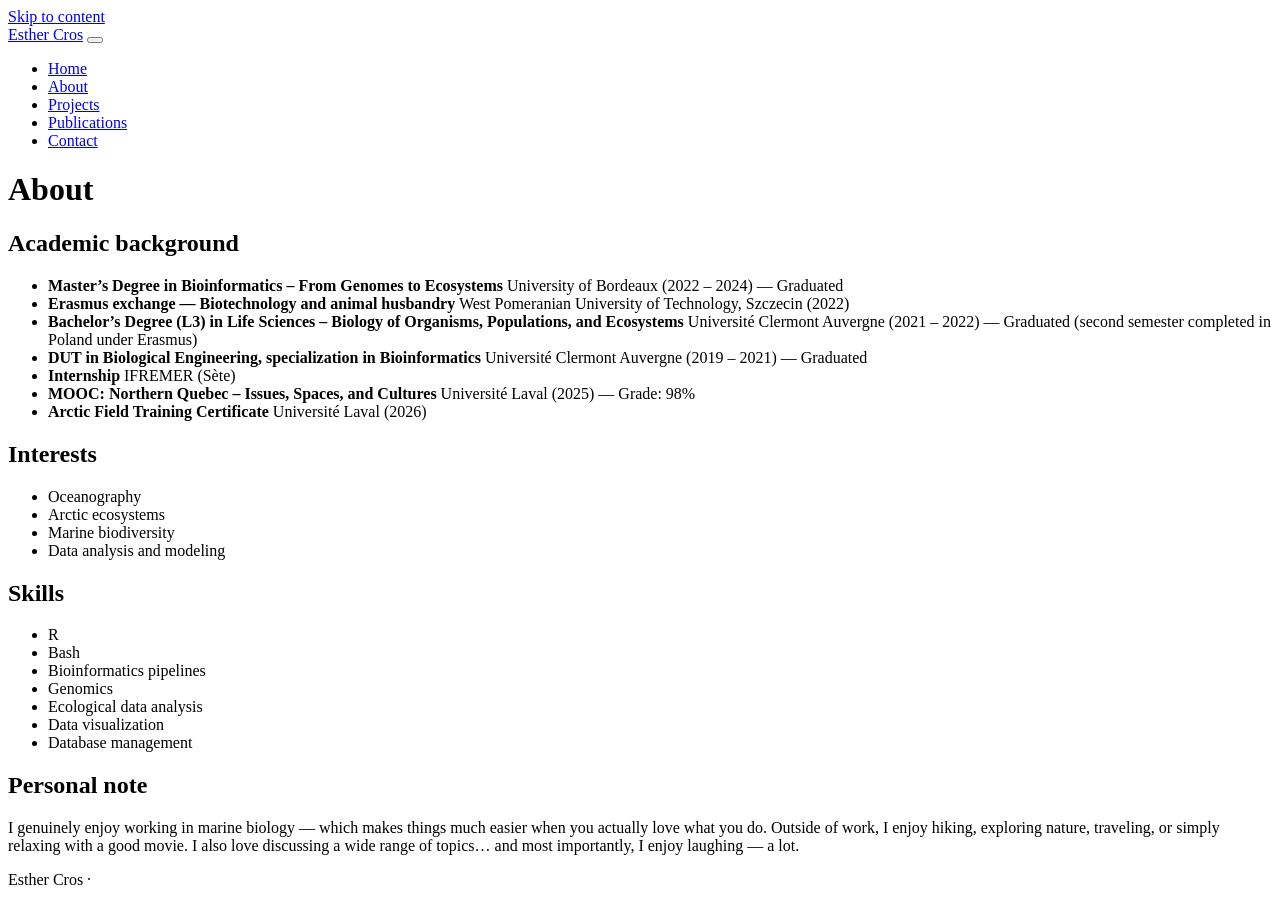
==== about.html @ 2b5d8c6c "Add files via upload" ====
<!DOCTYPE html>
<html lang="en">
<head>
  <meta charset="UTF-8">
  <meta name="viewport" content="width=device-width, initial-scale=1.0">
  <meta name="description" content="Academic background, interests, and skills — Esther Cros.">
  <title>About — Esther Cros</title>
  <link rel="stylesheet" href="css/style.css">
</head>
<body>
  <a class="skip-link" href="#main">Skip to content</a>
  <header class="site-header">
    <nav class="nav-inner" aria-label="Main">
      <a class="logo" href="index.html">Esther Cros</a>
      <button class="nav-toggle" type="button" aria-expanded="false" aria-controls="nav-menu" aria-label="Open menu">
        <span class="nav-toggle-icon"></span>
      </button>
      <ul id="nav-menu" class="nav-menu">
        <li><a href="index.html">Home</a></li>
        <li><a href="about.html" class="active">About</a></li>
        <li><a href="projects.html">Projects</a></li>
        <li><a href="publications.html">Publications</a></li>
        <li><a href="contact.html">Contact</a></li>
      </ul>
    </nav>
  </header>

  <main id="main">
    <h1 class="page-title">About</h1>

    <section class="content-section" aria-labelledby="academic-heading">
      <h2 id="academic-heading" class="section-heading">Academic background</h2>
      <ul class="academic-list">
        <li class="academic-item">
          <strong>Master’s Degree in Bioinformatics – From Genomes to Ecosystems</strong>
          <span class="academic-meta">University of Bordeaux (2022 – 2024) — Graduated</span>
        </li>
        <li class="academic-item">
          <strong>Erasmus exchange — Biotechnology and animal husbandry</strong>
          <span class="academic-meta">West Pomeranian University of Technology, Szczecin (2022)</span>
        </li>
        <li class="academic-item">
          <strong>Bachelor’s Degree (L3) in Life Sciences – Biology of Organisms, Populations, and Ecosystems</strong>
          <span class="academic-meta">Université Clermont Auvergne (2021 – 2022) — Graduated (second semester completed in Poland under Erasmus)</span>
        </li>
        <li class="academic-item">
          <strong>DUT in Biological Engineering, specialization in Bioinformatics</strong>
          <span class="academic-meta">Université Clermont Auvergne (2019 – 2021) — Graduated</span>
        </li>
        <li class="academic-item">
          <strong>Internship</strong>
          <span class="academic-meta">IFREMER (Sète)</span>
        </li>
        <li class="academic-item">
          <strong>MOOC: Northern Quebec – Issues, Spaces, and Cultures</strong>
          <span class="academic-meta">Université Laval (2025) — Grade: 98%</span>
        </li>
        <li class="academic-item">
          <strong>Arctic Field Training Certificate</strong>
          <span class="academic-meta">Université Laval (2026)</span>
        </li>
      </ul>
    </section>

    <section class="content-section" aria-labelledby="interests-heading">
      <h2 id="interests-heading" class="section-heading">Interests</h2>
      <ul class="tag-list">
        <li class="tag">Oceanography</li>
        <li class="tag">Arctic ecosystems</li>
        <li class="tag">Marine biodiversity</li>
        <li class="tag">Data analysis and modeling</li>
      </ul>
    </section>

    <section class="content-section" aria-labelledby="skills-heading">
      <h2 id="skills-heading" class="section-heading">Skills</h2>
      <ul class="tag-list">
        <li class="tag">R</li>
        <li class="tag">Bash</li>
        <li class="tag">Bioinformatics pipelines</li>
        <li class="tag">Genomics</li>
        <li class="tag">Ecological data analysis</li>
        <li class="tag">Data visualization</li>
        <li class="tag">Database management</li>
      </ul>
    </section>

    <section class="content-section" aria-labelledby="personal-heading">
      <h2 id="personal-heading" class="section-heading">Personal note</h2>
      <p class="personal-note">
        I genuinely enjoy working in marine biology — which makes things much easier when you actually love what you do.
        Outside of work, I enjoy hiking, exploring nature, traveling, or simply relaxing with a good movie.
        I also love discussing a wide range of topics… and most importantly, I enjoy laughing — a lot.
      </p>
    </section>
  </main>

  <footer class="site-footer">
    <p>Esther Cros · <span id="year"></span></p>
  </footer>
  <script src="js/main.js" defer></script>
</body>
</html>
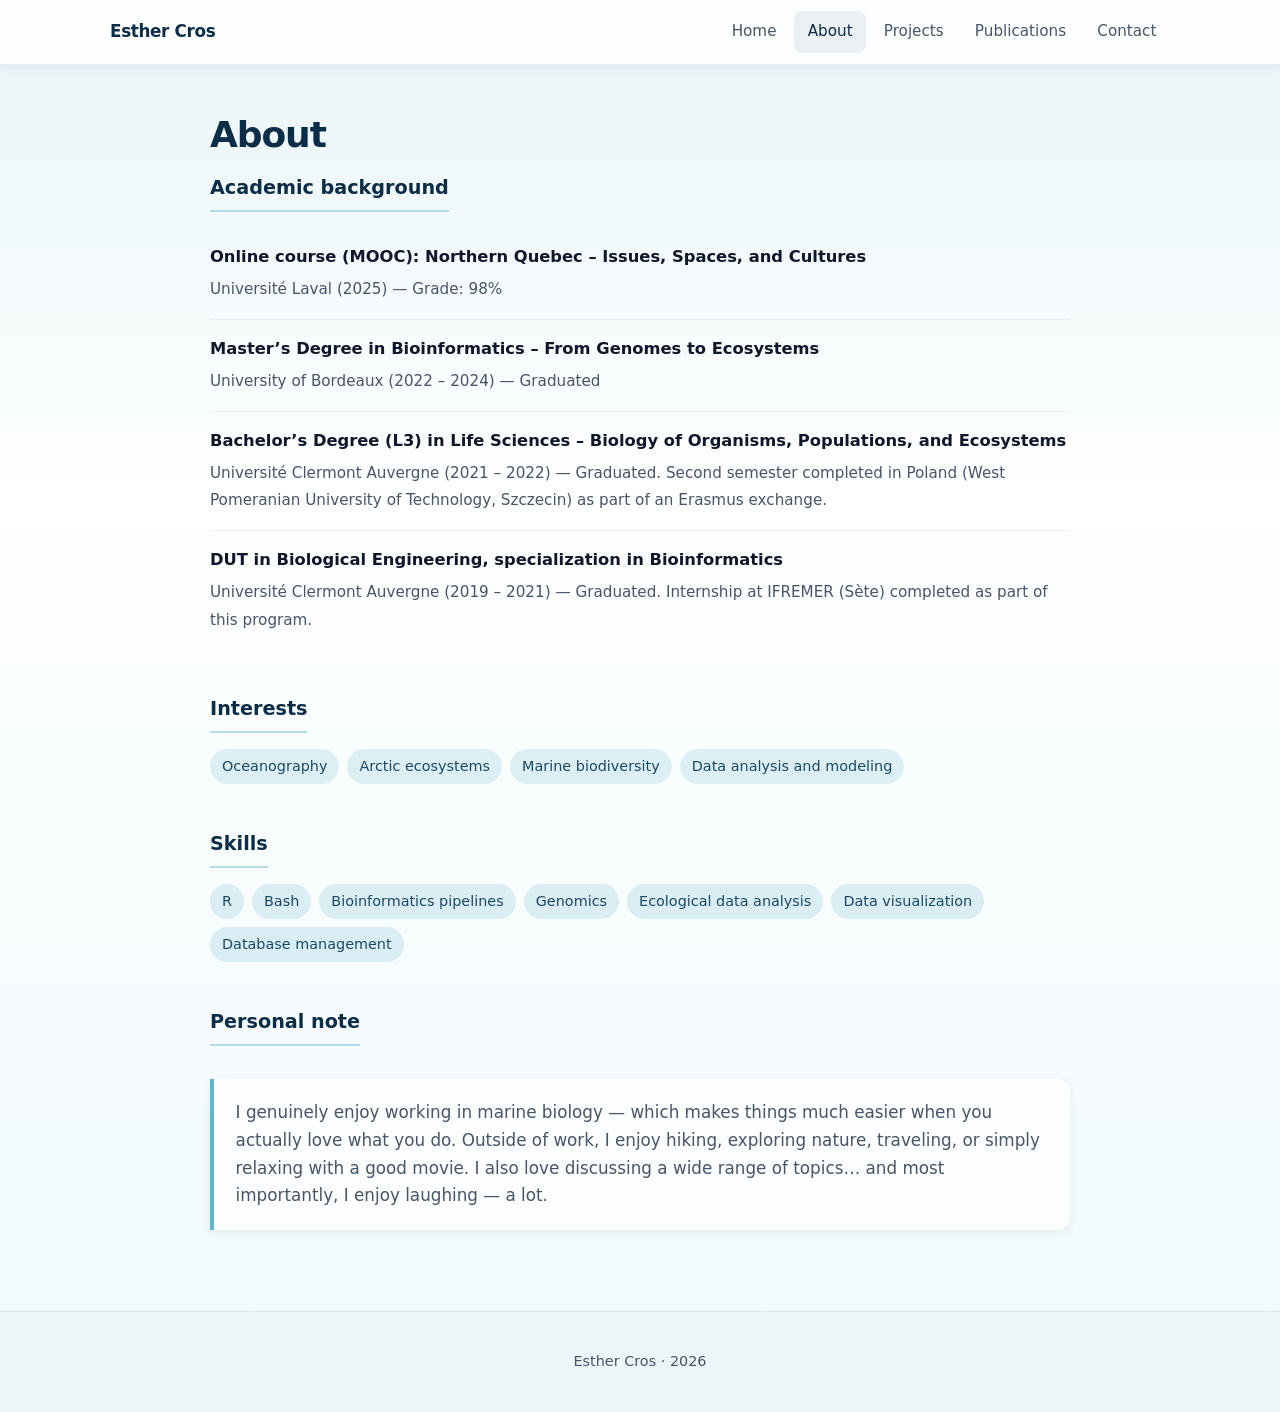
==== commit 99f8a6a3: "[UPDATE] change academic part and email" ====
--- a/about.html
+++ b/about.html
@@ -32,32 +32,20 @@
       <h2 id="academic-heading" class="section-heading">Academic background</h2>
       <ul class="academic-list">
         <li class="academic-item">
+          <strong>Online course (MOOC): Northern Quebec – Issues, Spaces, and Cultures</strong>
+          <span class="academic-meta">Université Laval (2025) — Grade: 98%</span>
+        </li>
+        <li class="academic-item">
           <strong>Master’s Degree in Bioinformatics – From Genomes to Ecosystems</strong>
           <span class="academic-meta">University of Bordeaux (2022 – 2024) — Graduated</span>
         </li>
         <li class="academic-item">
-          <strong>Erasmus exchange — Biotechnology and animal husbandry</strong>
-          <span class="academic-meta">West Pomeranian University of Technology, Szczecin (2022)</span>
-        </li>
-        <li class="academic-item">
           <strong>Bachelor’s Degree (L3) in Life Sciences – Biology of Organisms, Populations, and Ecosystems</strong>
-          <span class="academic-meta">Université Clermont Auvergne (2021 – 2022) — Graduated (second semester completed in Poland under Erasmus)</span>
+          <span class="academic-meta">Université Clermont Auvergne (2021 – 2022) — Graduated. Second semester completed in Poland (West Pomeranian University of Technology, Szczecin) as part of an Erasmus exchange.</span>
         </li>
         <li class="academic-item">
           <strong>DUT in Biological Engineering, specialization in Bioinformatics</strong>
-          <span class="academic-meta">Université Clermont Auvergne (2019 – 2021) — Graduated</span>
-        </li>
-        <li class="academic-item">
-          <strong>Internship</strong>
-          <span class="academic-meta">IFREMER (Sète)</span>
-        </li>
-        <li class="academic-item">
-          <strong>MOOC: Northern Quebec – Issues, Spaces, and Cultures</strong>
-          <span class="academic-meta">Université Laval (2025) — Grade: 98%</span>
-        </li>
-        <li class="academic-item">
-          <strong>Arctic Field Training Certificate</strong>
-          <span class="academic-meta">Université Laval (2026)</span>
+          <span class="academic-meta">Université Clermont Auvergne (2019 – 2021) — Graduated. Internship at IFREMER (Sète) completed as part of this program.</span>
         </li>
       </ul>
     </section>
--- a/css/style.css
+++ b/css/style.css
@@ -0,0 +1,533 @@
+/* Portfolio — customize colors and fonts via :root */
+:root {
+  --ocean-deep: #0c2d48;
+  --ocean-mid: #1b4965;
+  --ocean-light: #62b6cb;
+  --ocean-mist: #e8f4f8;
+  --ocean-white: #feffff;
+  --text-primary: #0f172a;
+  --text-muted: #475569;
+  --accent: #2a6f97;
+  --accent-hover: #1f5a7a;
+  --shadow-sm: 0 2px 8px rgba(12, 45, 72, 0.08);
+  --shadow-md: 0 8px 24px rgba(12, 45, 72, 0.12);
+  --radius: 12px;
+  --radius-lg: 18px;
+  --transition: 0.25s ease;
+  --max-width: 900px;
+  --nav-height: 4rem;
+}
+
+*,
+*::before,
+*::after {
+  box-sizing: border-box;
+}
+
+html {
+  scroll-behavior: smooth;
+}
+
+body {
+  margin: 0;
+  font-family: system-ui, -apple-system, "Segoe UI", Roboto, "Helvetica Neue", Arial, sans-serif;
+  font-size: 1.05rem;
+  line-height: 1.65;
+  color: var(--text-primary);
+  background: linear-gradient(180deg, var(--ocean-mist) 0%, var(--ocean-white) 35%, #f0f9fc 100%);
+  min-height: 100vh;
+  display: flex;
+  flex-direction: column;
+}
+
+a {
+  color: var(--accent);
+  text-decoration: none;
+  transition: color var(--transition), opacity var(--transition);
+}
+
+a:hover {
+  color: var(--accent-hover);
+}
+
+img {
+  max-width: 100%;
+  height: auto;
+  display: block;
+}
+
+/* Skip link */
+.skip-link {
+  position: absolute;
+  left: -9999px;
+  z-index: 999;
+  padding: 0.5rem 1rem;
+  background: var(--ocean-deep);
+  color: var(--ocean-white);
+}
+
+.skip-link:focus {
+  left: 1rem;
+  top: 1rem;
+}
+
+/* Header & nav */
+.site-header {
+  position: sticky;
+  top: 0;
+  z-index: 100;
+  background: rgba(254, 255, 255, 0.92);
+  backdrop-filter: blur(10px);
+  border-bottom: 1px solid rgba(27, 73, 101, 0.08);
+  box-shadow: var(--shadow-sm);
+}
+
+.nav-inner {
+  max-width: 1100px;
+  margin: 0 auto;
+  padding: 0 1.25rem;
+  height: var(--nav-height);
+  display: flex;
+  align-items: center;
+  justify-content: space-between;
+  gap: 1rem;
+}
+
+.logo {
+  font-weight: 600;
+  font-size: 1.05rem;
+  color: var(--ocean-deep);
+  letter-spacing: -0.02em;
+  transition: opacity var(--transition);
+}
+
+.logo:hover {
+  opacity: 0.85;
+  color: var(--ocean-mid);
+}
+
+.nav-toggle {
+  display: none;
+  background: none;
+  border: none;
+  padding: 0.5rem;
+  cursor: pointer;
+  color: var(--ocean-deep);
+}
+
+.nav-toggle:focus-visible {
+  outline: 2px solid var(--accent);
+  outline-offset: 2px;
+}
+
+.nav-toggle-icon {
+  display: block;
+  width: 24px;
+  height: 2px;
+  background: currentColor;
+  position: relative;
+}
+
+.nav-toggle-icon::before,
+.nav-toggle-icon::after {
+  content: "";
+  position: absolute;
+  left: 0;
+  width: 100%;
+  height: 2px;
+  background: currentColor;
+  transition: transform var(--transition);
+}
+
+.nav-toggle-icon::before {
+  top: -7px;
+}
+
+.nav-toggle-icon::after {
+  top: 7px;
+}
+
+.nav-menu {
+  display: flex;
+  align-items: center;
+  gap: 0.25rem;
+  list-style: none;
+  margin: 0;
+  padding: 0;
+}
+
+.nav-menu a {
+  display: block;
+  padding: 0.5rem 0.85rem;
+  border-radius: 8px;
+  color: var(--text-muted);
+  font-weight: 500;
+  font-size: 0.95rem;
+}
+
+.nav-menu a:hover {
+  color: var(--ocean-deep);
+  background: rgba(98, 182, 203, 0.12);
+}
+
+.nav-menu a.active {
+  color: var(--ocean-deep);
+  background: rgba(27, 73, 101, 0.08);
+}
+
+/* Main */
+main {
+  flex: 1;
+  width: 100%;
+  max-width: var(--max-width);
+  margin: 0 auto;
+  padding: 2.5rem 1.25rem 4rem;
+}
+
+.page-title {
+  font-size: clamp(1.75rem, 4vw, 2.25rem);
+  font-weight: 600;
+  color: var(--ocean-deep);
+  letter-spacing: -0.03em;
+  margin: 0 0 0.5rem;
+}
+
+.page-subtitle {
+  font-size: 1.1rem;
+  color: var(--accent);
+  font-weight: 500;
+  margin: 0 0 2rem;
+}
+
+/* Home hero */
+.hero {
+  padding: 1rem 0 2rem;
+  animation: fadeUp 0.6s ease forwards;
+}
+
+@keyframes fadeUp {
+  from {
+    opacity: 0;
+    transform: translateY(12px);
+  }
+  to {
+    opacity: 1;
+    transform: translateY(0);
+  }
+}
+
+.hero-name {
+  font-size: clamp(2rem, 5vw, 2.75rem);
+  font-weight: 700;
+  color: var(--ocean-deep);
+  letter-spacing: -0.03em;
+  margin: 0 0 0.35rem;
+  line-height: 1.15;
+}
+
+.hero-role {
+  font-size: 1.15rem;
+  color: var(--ocean-mid);
+  font-weight: 500;
+  margin: 0 0 1.75rem;
+}
+
+.hero-intro {
+  max-width: 38rem;
+  color: var(--text-muted);
+  margin: 0 0 2rem;
+}
+
+.social-row {
+  display: flex;
+  flex-wrap: wrap;
+  gap: 0.75rem;
+}
+
+.social-link {
+  display: inline-flex;
+  align-items: center;
+  gap: 0.5rem;
+  padding: 0.65rem 1.1rem;
+  background: var(--ocean-white);
+  border: 1px solid rgba(27, 73, 101, 0.12);
+  border-radius: var(--radius);
+  color: var(--ocean-mid);
+  font-weight: 500;
+  font-size: 0.95rem;
+  box-shadow: var(--shadow-sm);
+  transition: transform var(--transition), box-shadow var(--transition), border-color var(--transition);
+}
+
+.social-link:hover {
+  transform: translateY(-2px);
+  box-shadow: var(--shadow-md);
+  border-color: rgba(42, 111, 151, 0.35);
+  color: var(--accent);
+}
+
+.social-link svg {
+  flex-shrink: 0;
+  opacity: 0.85;
+}
+
+/* Sections (About) */
+.content-section {
+  margin-bottom: 2.75rem;
+}
+
+.content-section:last-child {
+  margin-bottom: 0;
+}
+
+.section-heading {
+  font-size: 1.2rem;
+  font-weight: 600;
+  color: var(--ocean-deep);
+  margin: 0 0 1rem;
+  padding-bottom: 0.4rem;
+  border-bottom: 2px solid rgba(98, 182, 203, 0.45);
+  display: inline-block;
+}
+
+.academic-list {
+  list-style: none;
+  margin: 0;
+  padding: 0;
+}
+
+.academic-item {
+  padding: 1rem 0;
+  border-bottom: 1px solid rgba(27, 73, 101, 0.08);
+}
+
+.academic-item:last-child {
+  border-bottom: none;
+}
+
+.academic-item strong {
+  display: block;
+  color: var(--text-primary);
+  font-size: 1.02rem;
+  margin-bottom: 0.25rem;
+}
+
+.academic-meta {
+  font-size: 0.95rem;
+  color: var(--text-muted);
+}
+
+.tag-list {
+  display: flex;
+  flex-wrap: wrap;
+  gap: 0.5rem;
+  margin: 0;
+  padding: 0;
+  list-style: none;
+}
+
+.tag {
+  display: inline-block;
+  padding: 0.35rem 0.75rem;
+  background: rgba(98, 182, 203, 0.2);
+  color: var(--ocean-mid);
+  border-radius: 999px;
+  font-size: 0.9rem;
+  font-weight: 500;
+  transition: background var(--transition), transform var(--transition);
+}
+
+.tag:hover {
+  background: rgba(42, 111, 151, 0.15);
+  transform: translateY(-1px);
+}
+
+.personal-note {
+  background: rgba(254, 255, 255, 0.85);
+  border-left: 4px solid var(--ocean-light);
+  padding: 1.25rem 1.35rem;
+  border-radius: 0 var(--radius) var(--radius) 0;
+  color: var(--text-muted);
+  box-shadow: var(--shadow-sm);
+}
+
+/* Project cards */
+.projects-grid {
+  display: grid;
+  gap: 2rem;
+}
+
+.project-card {
+  background: var(--ocean-white);
+  border-radius: var(--radius-lg);
+  overflow: hidden;
+  border: 1px solid rgba(27, 73, 101, 0.1);
+  box-shadow: var(--shadow-sm);
+  transition: box-shadow var(--transition), transform var(--transition);
+}
+
+.project-card:hover {
+  box-shadow: var(--shadow-md);
+  transform: translateY(-3px);
+}
+
+.project-card-image {
+  aspect-ratio: 16 / 9;
+  background: linear-gradient(135deg, var(--ocean-mist) 0%, #d4eaf2 100%);
+  overflow: hidden;
+}
+
+.project-card-image img {
+  width: 100%;
+  height: 100%;
+  object-fit: cover;
+}
+
+.project-card-body {
+  padding: 1.35rem 1.5rem 1.5rem;
+}
+
+.project-card-title {
+  font-size: 1.25rem;
+  font-weight: 600;
+  color: var(--ocean-deep);
+  margin: 0 0 0.35rem;
+}
+
+.project-card-meta {
+  font-size: 0.9rem;
+  color: var(--text-muted);
+  margin: 0 0 0.75rem;
+}
+
+.project-location {
+  font-size: 0.88rem;
+  color: var(--accent);
+  font-weight: 500;
+  margin: 0 0 1rem;
+}
+
+.project-subsection {
+  margin-top: 1.15rem;
+}
+
+.project-subsection:first-of-type {
+  margin-top: 0.5rem;
+}
+
+.project-subsection h4 {
+  font-size: 0.95rem;
+  font-weight: 600;
+  color: var(--ocean-mid);
+  margin: 0 0 0.5rem;
+}
+
+.project-card ul {
+  margin: 0;
+  padding-left: 1.2rem;
+  color: var(--text-muted);
+}
+
+.project-card li {
+  margin-bottom: 0.35rem;
+}
+
+.project-card li:last-child {
+  margin-bottom: 0;
+}
+
+/* Publications placeholder */
+.placeholder-box {
+  text-align: center;
+  padding: 3rem 1.5rem;
+  background: rgba(255, 255, 255, 0.7);
+  border: 1px dashed rgba(27, 73, 101, 0.25);
+  border-radius: var(--radius-lg);
+  color: var(--text-muted);
+}
+
+/* Contact */
+.contact-lead {
+  color: var(--text-muted);
+  max-width: 36rem;
+  margin: 0 0 1.5rem;
+}
+
+.email-link {
+  display: inline-flex;
+  align-items: center;
+  gap: 0.5rem;
+  font-size: 1.1rem;
+  font-weight: 600;
+  padding: 0.75rem 1.25rem;
+  background: var(--ocean-deep);
+  color: var(--ocean-white) !important;
+  border-radius: var(--radius);
+  transition: background var(--transition), transform var(--transition), box-shadow var(--transition);
+}
+
+.email-link:hover {
+  background: var(--ocean-mid);
+  transform: translateY(-2px);
+  box-shadow: var(--shadow-md);
+}
+
+/* Footer */
+.site-footer {
+  margin-top: auto;
+  padding: 1.5rem 1.25rem;
+  text-align: center;
+  font-size: 0.9rem;
+  color: var(--text-muted);
+  border-top: 1px solid rgba(27, 73, 101, 0.08);
+  background: rgba(232, 244, 248, 0.5);
+}
+
+/* Mobile nav */
+@media (max-width: 768px) {
+  .nav-toggle {
+    display: block;
+  }
+
+  .nav-menu {
+    position: fixed;
+    top: var(--nav-height);
+    left: 0;
+    right: 0;
+    flex-direction: column;
+    align-items: stretch;
+    padding: 1rem;
+    background: rgba(254, 255, 255, 0.98);
+    border-bottom: 1px solid rgba(27, 73, 101, 0.1);
+    box-shadow: var(--shadow-md);
+    gap: 0.25rem;
+    transform: translateY(-120%);
+    opacity: 0;
+    visibility: hidden;
+    transition: transform var(--transition), opacity var(--transition), visibility var(--transition);
+  }
+
+  .nav-menu.is-open {
+    transform: translateY(0);
+    opacity: 1;
+    visibility: visible;
+  }
+
+  .nav-menu a {
+    padding: 0.75rem 1rem;
+  }
+}
+
+@media (prefers-reduced-motion: reduce) {
+  html {
+    scroll-behavior: auto;
+  }
+
+  *,
+  *::before,
+  *::after {
+    animation-duration: 0.01ms !important;
+    animation-iteration-count: 1 !important;
+    transition-duration: 0.01ms !important;
+  }
+}
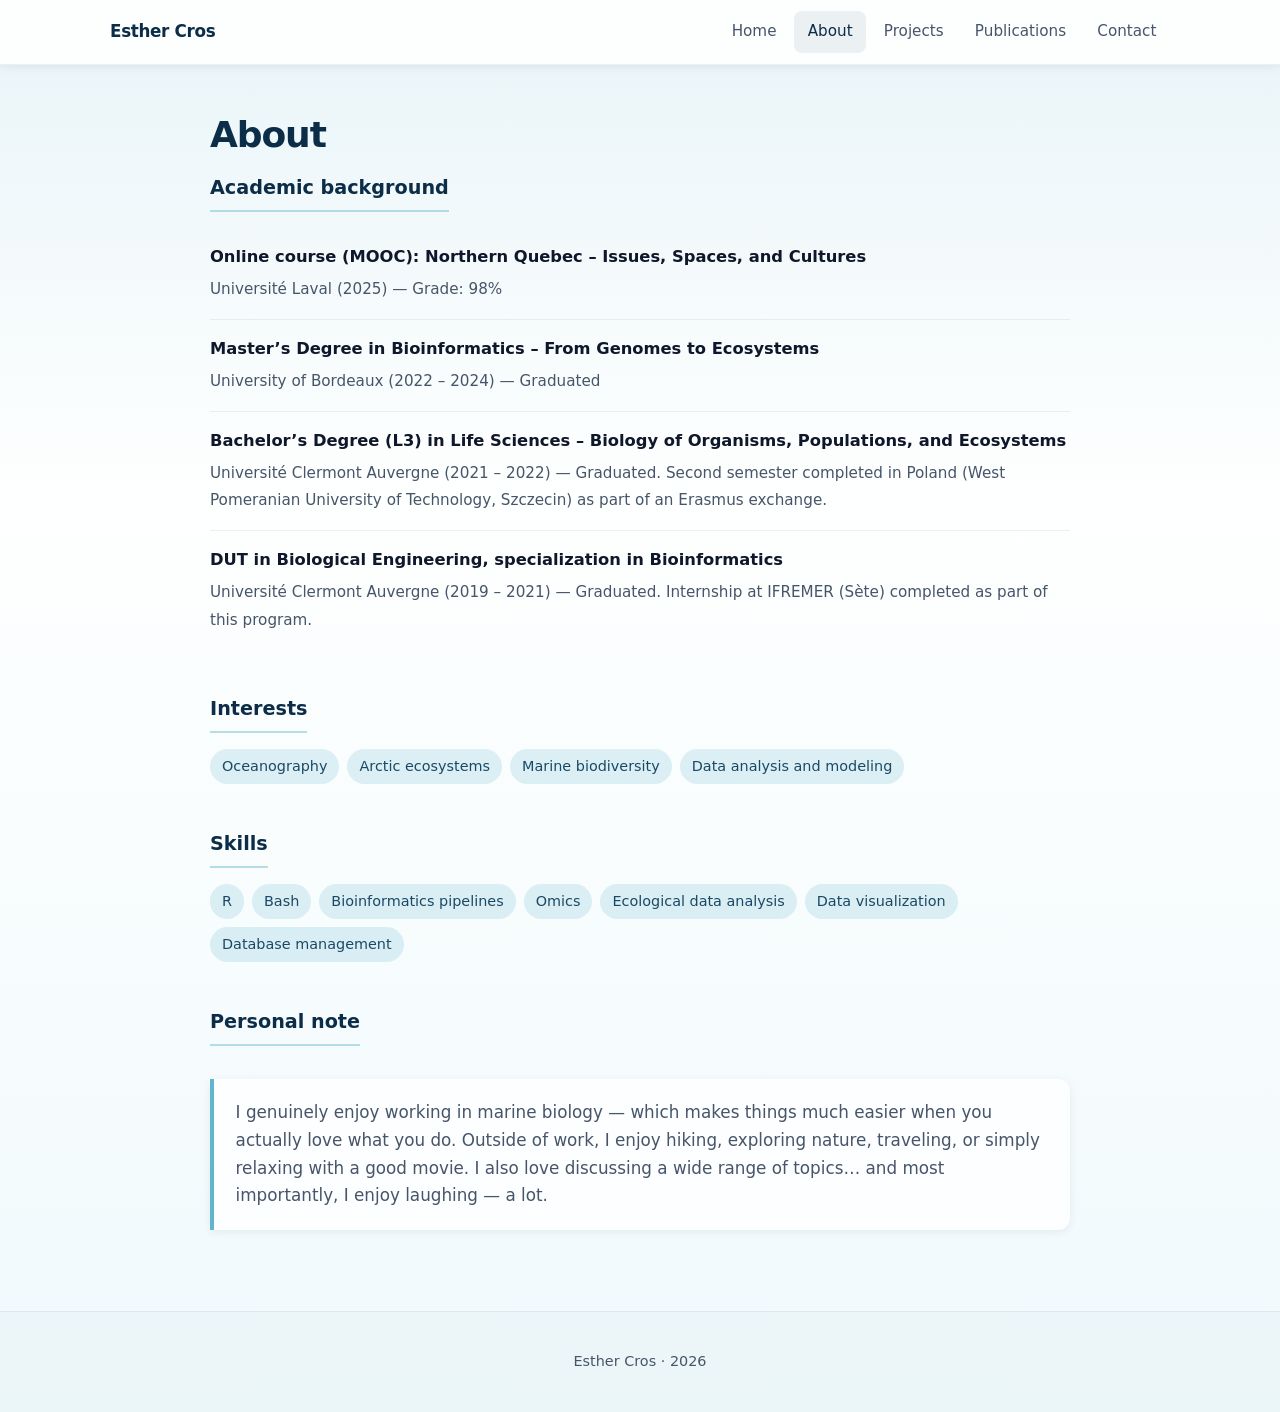
==== commit 4e4ca387: "[UPDATE] change skills" ====
--- a/about.html
+++ b/about.html
@@ -66,7 +66,7 @@
         <li class="tag">R</li>
         <li class="tag">Bash</li>
         <li class="tag">Bioinformatics pipelines</li>
-        <li class="tag">Genomics</li>
+        <li class="tag">Omics</li>
         <li class="tag">Ecological data analysis</li>
         <li class="tag">Data visualization</li>
         <li class="tag">Database management</li>
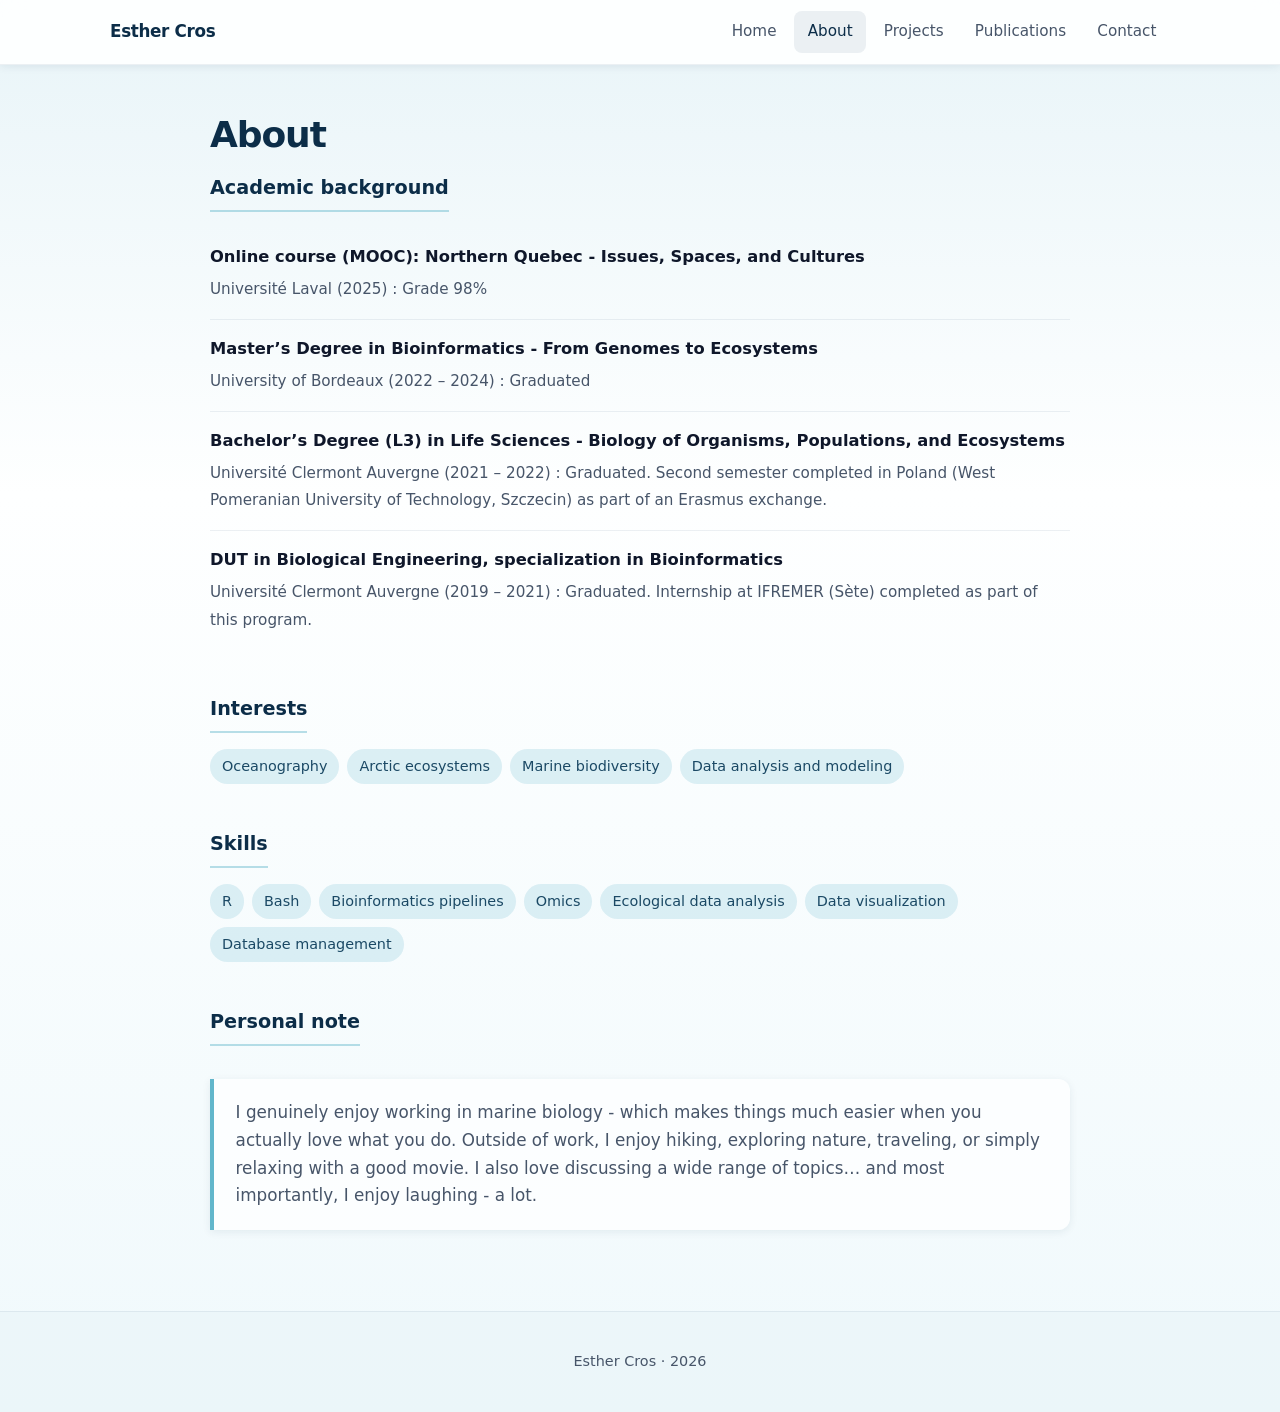
==== commit d81dfd82: "[FIX] remove hyphen and add samba picture" ====
--- a/about.html
+++ b/about.html
@@ -32,20 +32,20 @@
       <h2 id="academic-heading" class="section-heading">Academic background</h2>
       <ul class="academic-list">
         <li class="academic-item">
-          <strong>Online course (MOOC): Northern Quebec – Issues, Spaces, and Cultures</strong>
-          <span class="academic-meta">Université Laval (2025) — Grade: 98%</span>
+          <strong>Online course (MOOC): Northern Quebec - Issues, Spaces, and Cultures</strong>
+          <span class="academic-meta">Université Laval (2025) : Grade 98%</span>
         </li>
         <li class="academic-item">
-          <strong>Master’s Degree in Bioinformatics – From Genomes to Ecosystems</strong>
-          <span class="academic-meta">University of Bordeaux (2022 – 2024) — Graduated</span>
+          <strong>Master’s Degree in Bioinformatics - From Genomes to Ecosystems</strong>
+          <span class="academic-meta">University of Bordeaux (2022 – 2024) : Graduated</span>
         </li>
         <li class="academic-item">
-          <strong>Bachelor’s Degree (L3) in Life Sciences – Biology of Organisms, Populations, and Ecosystems</strong>
-          <span class="academic-meta">Université Clermont Auvergne (2021 – 2022) — Graduated. Second semester completed in Poland (West Pomeranian University of Technology, Szczecin) as part of an Erasmus exchange.</span>
+          <strong>Bachelor’s Degree (L3) in Life Sciences - Biology of Organisms, Populations, and Ecosystems</strong>
+          <span class="academic-meta">Université Clermont Auvergne (2021 – 2022) : Graduated. Second semester completed in Poland (West Pomeranian University of Technology, Szczecin) as part of an Erasmus exchange.</span>
         </li>
         <li class="academic-item">
           <strong>DUT in Biological Engineering, specialization in Bioinformatics</strong>
-          <span class="academic-meta">Université Clermont Auvergne (2019 – 2021) — Graduated. Internship at IFREMER (Sète) completed as part of this program.</span>
+          <span class="academic-meta">Université Clermont Auvergne (2019 – 2021) : Graduated. Internship at IFREMER (Sète) completed as part of this program.</span>
         </li>
       </ul>
     </section>
@@ -76,9 +76,9 @@
     <section class="content-section" aria-labelledby="personal-heading">
       <h2 id="personal-heading" class="section-heading">Personal note</h2>
       <p class="personal-note">
-        I genuinely enjoy working in marine biology — which makes things much easier when you actually love what you do.
+        I genuinely enjoy working in marine biology - which makes things much easier when you actually love what you do.
         Outside of work, I enjoy hiking, exploring nature, traveling, or simply relaxing with a good movie.
-        I also love discussing a wide range of topics… and most importantly, I enjoy laughing — a lot.
+        I also love discussing a wide range of topics… and most importantly, I enjoy laughing - a lot.
       </p>
     </section>
   </main>
--- a/css/style.css
+++ b/css/style.css
@@ -203,6 +203,34 @@
 .hero {
   padding: 1rem 0 2rem;
   animation: fadeUp 0.6s ease forwards;
+  text-align: center;
+}
+
+.hero-photo-wrap {
+  margin: 0.85rem auto 1.1rem;
+  width: fit-content;
+  max-width: 100%;
+}
+
+.hero-photo {
+  width: min(240px, 72vw);
+  height: min(240px, 72vw);
+  max-width: none;
+  margin: 0 auto;
+  border-radius: 50%;
+  object-fit: cover;
+  border: 3px solid rgba(98, 182, 203, 0.4);
+  box-shadow:
+    0 12px 32px rgba(12, 45, 72, 0.16),
+    0 4px 12px rgba(12, 45, 72, 0.1);
+  transition: transform var(--transition), box-shadow var(--transition);
+}
+
+.hero-photo-wrap:hover .hero-photo {
+  transform: scale(1.03);
+  box-shadow:
+    0 16px 40px rgba(12, 45, 72, 0.2),
+    0 6px 16px rgba(98, 182, 203, 0.22);
 }
 
 @keyframes fadeUp {
@@ -221,7 +249,7 @@
   font-weight: 700;
   color: var(--ocean-deep);
   letter-spacing: -0.03em;
-  margin: 0 0 0.35rem;
+  margin: 0 0 0.25rem;
   line-height: 1.15;
 }
 
@@ -229,19 +257,20 @@
   font-size: 1.15rem;
   color: var(--ocean-mid);
   font-weight: 500;
-  margin: 0 0 1.75rem;
+  margin: 0 0 1.5rem;
 }
 
 .hero-intro {
   max-width: 38rem;
-  color: var(--text-muted);
-  margin: 0 0 2rem;
+  margin: 0 auto 2rem;
+  color: var(--text-muted);
 }
 
 .social-row {
   display: flex;
   flex-wrap: wrap;
   gap: 0.75rem;
+  justify-content: center;
 }
 
 .social-link {
@@ -470,6 +499,71 @@
   background: var(--ocean-mid);
   transform: translateY(-2px);
   box-shadow: var(--shadow-md);
+}
+
+.contact-email-wrap {
+  margin: 0 0 0.25rem;
+}
+
+.contact-social {
+  margin-top: 2rem;
+  max-width: 36rem;
+}
+
+.contact-social-heading {
+  font-size: 1.05rem;
+  font-weight: 600;
+  color: var(--ocean-deep);
+  margin: 0 0 0.9rem;
+  padding-bottom: 0.35rem;
+  border-bottom: 2px solid rgba(98, 182, 203, 0.4);
+  display: inline-block;
+}
+
+.contact-social-list {
+  list-style: none;
+  margin: 0;
+  padding: 0;
+  display: flex;
+  flex-direction: column;
+  gap: 0.5rem;
+}
+
+.contact-social-link {
+  display: inline-flex;
+  align-items: center;
+  gap: 0.65rem;
+  color: var(--accent);
+  font-weight: 500;
+  font-size: 1.05rem;
+  text-decoration: none;
+  padding: 0.4rem 0;
+  border-bottom: 1px solid transparent;
+  transition:
+    color var(--transition),
+    border-color var(--transition),
+    transform var(--transition);
+}
+
+.contact-social-link:hover {
+  color: var(--accent-hover);
+  border-bottom-color: rgba(42, 111, 151, 0.4);
+}
+
+.contact-social-link:focus-visible {
+  outline: 2px solid var(--accent);
+  outline-offset: 3px;
+  border-radius: 4px;
+}
+
+.contact-social-icon {
+  flex-shrink: 0;
+  opacity: 0.9;
+  transition: opacity var(--transition);
+}
+
+.contact-social-link:hover .contact-social-icon {
+  opacity: 1;
 }
 
 /* Footer */
